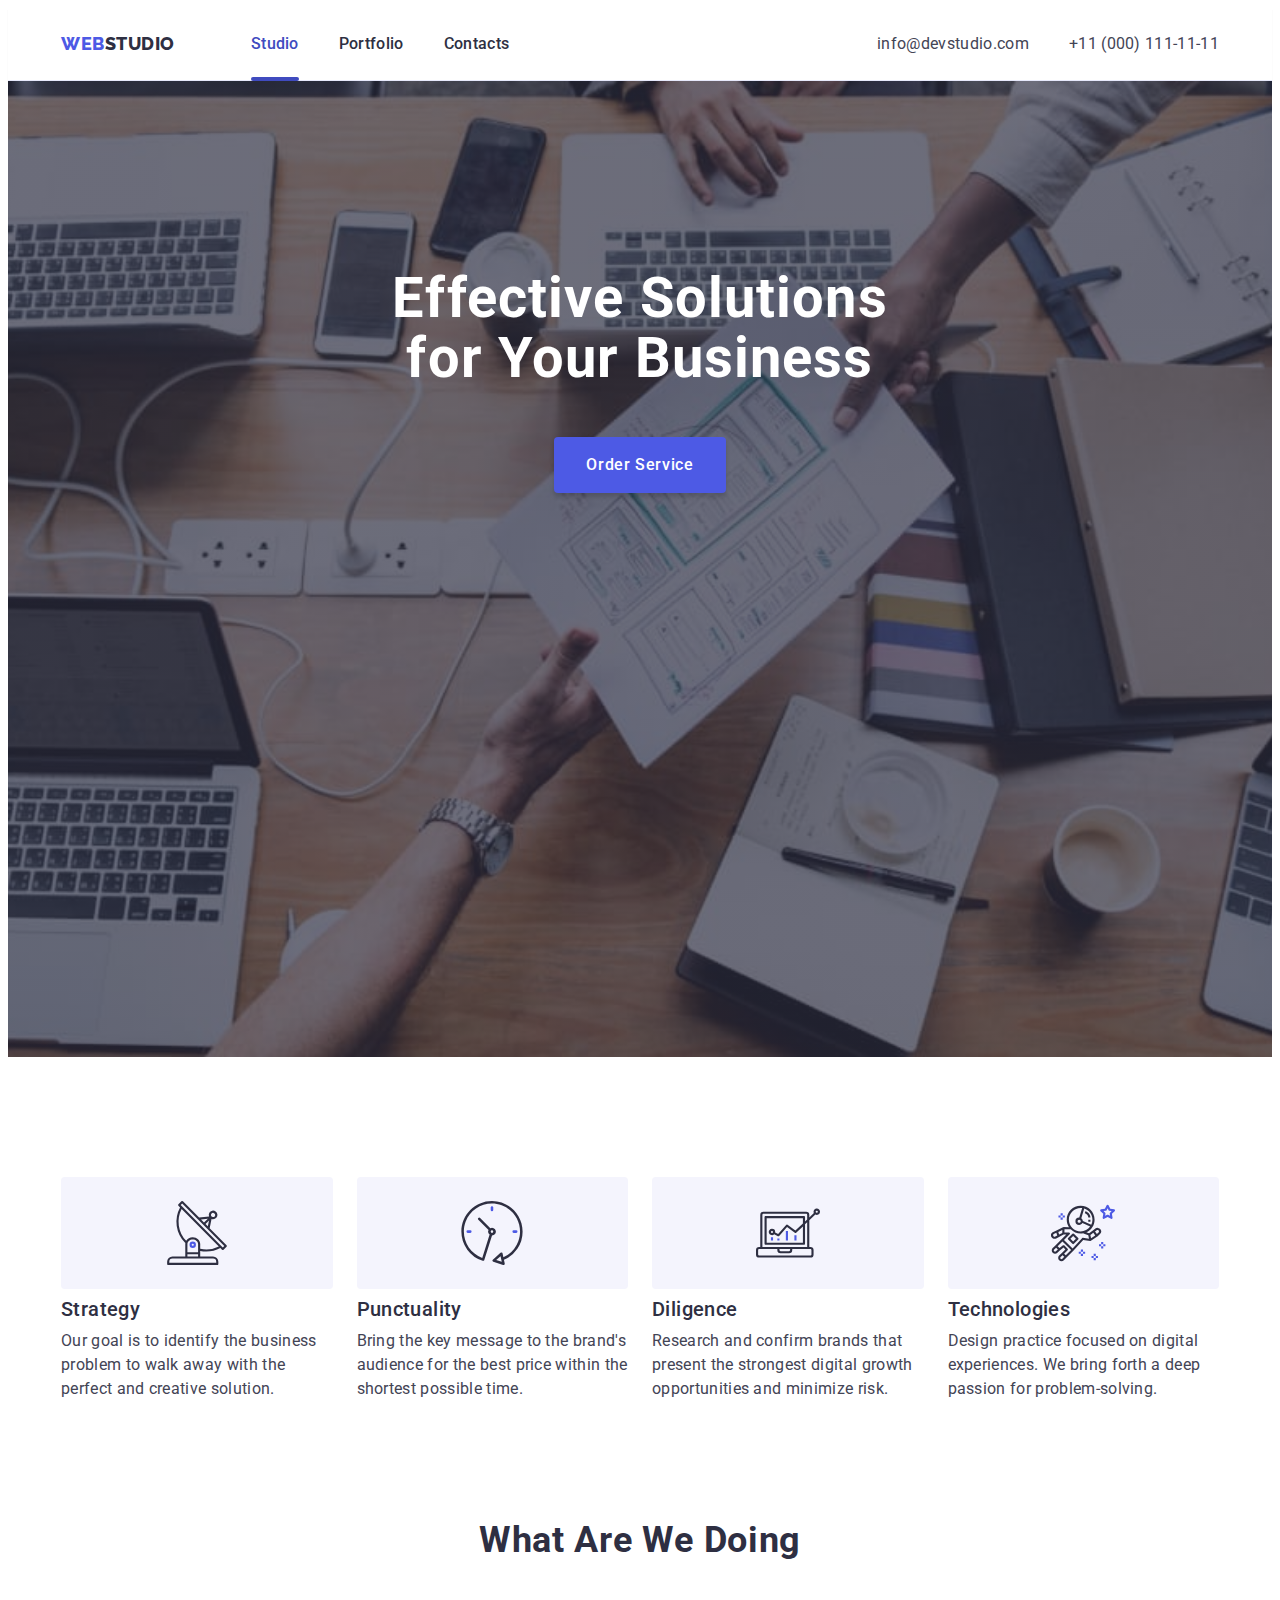
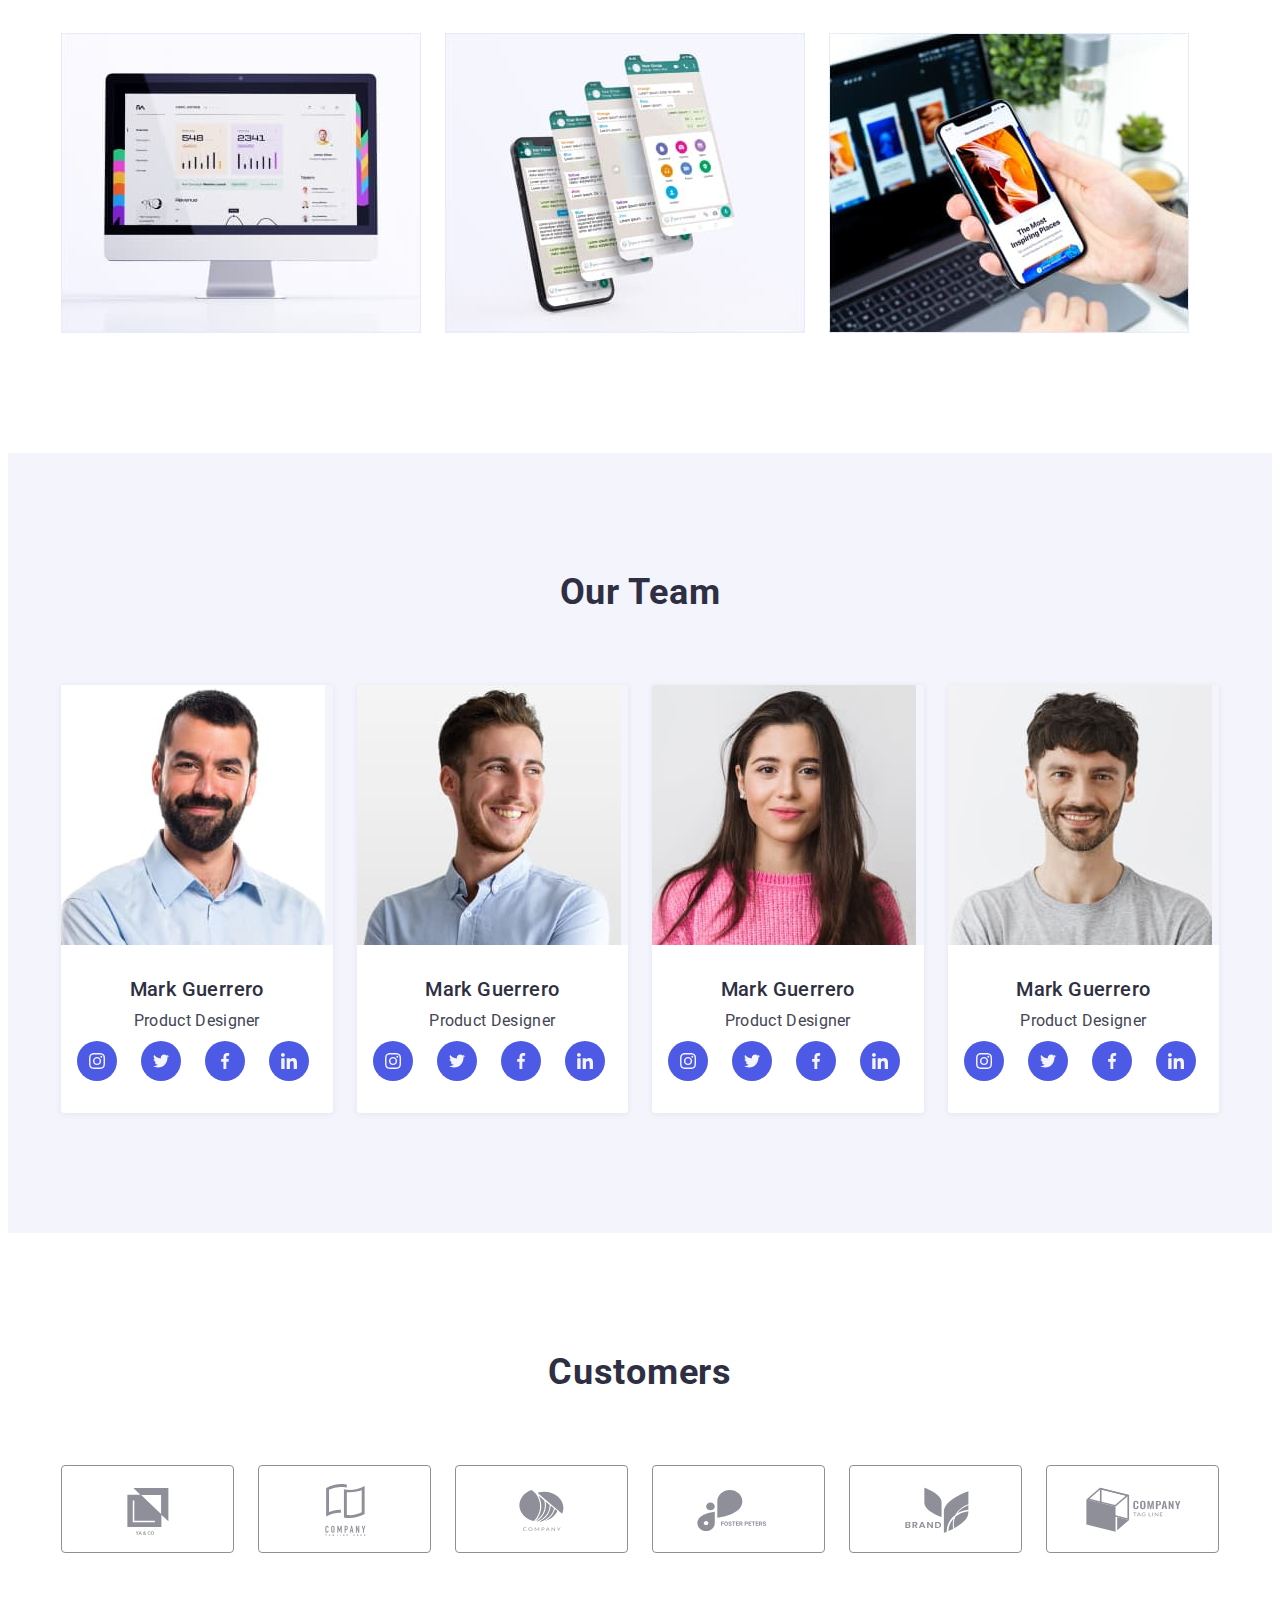
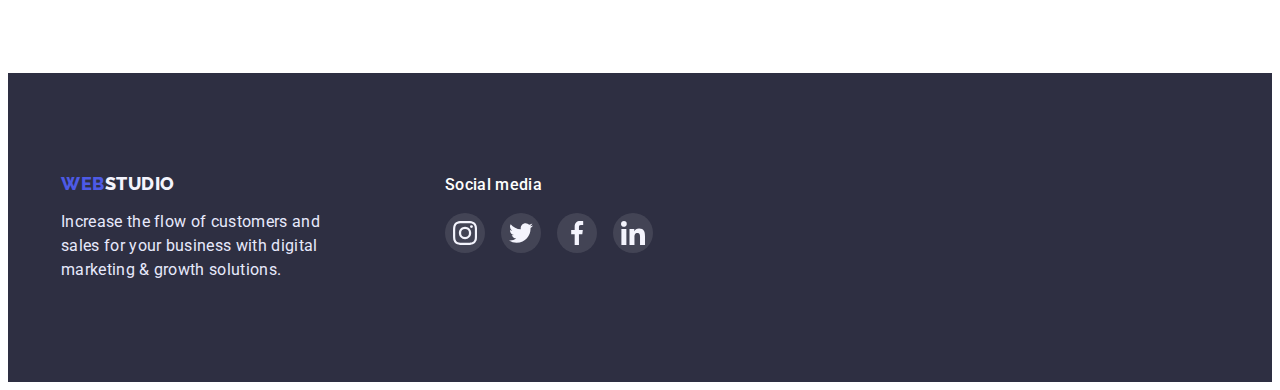
==== index.html @ 80b313bf "Initial commit" ====
<!DOCTYPE html>
<html lang="en">
  <head>
    <meta charset="UTF-8" />
    <meta http-equiv="X-UA-Compatible" content="IE=edge" />
    <meta name="viewport" content="width=device-width, initial-scale=1.0" />
    <title>WebStudio</title>
    <link
      rel="stylesheet"
      href="https://cdnjs.cloudflare.com/ajax/libs/modern-normalize/1.1.0/modern-normalize.min.css"
      integrity="sha512-wpPYUAdjBVSE4KJnH1VR1HeZfpl1ub8YT/NKx4PuQ5NmX2tKuGu6U/JRp5y+Y8XG2tV+wKQpNHVUX03MfMFn9Q=="
      crossorigin="anonymous"
      referrerpolicy="no-referrer"
    />
    <link rel="preconnect" href="https://fonts.googleapis.com" />
    <link rel="preconnect" href="https://fonts.gstatic.com" crossorigin />
    <link
      href="https://fonts.googleapis.com/css2?family=Raleway:wght@800&family=Roboto:wght@400;500;700;900&display=swap"
      rel="stylesheet"
    />
    <link rel="stylesheet" href="./css/styles.css" />
  </head>

  <body>
    <!-- Header -->
    <header class="header">
      <div class="container header-container">
        <nav class="nav-container">
          <a class="logo-link link" href="./index.html"
            >Web<span class="logo-element">Studio</span>
          </a>
          <ul class="nav-list list">
            <li>
              <a class="nav-link link current" href="./index.html">Studio</a>
            </li>
            <li>
              <a class="nav-link link" href="./portfolio.html">Portfolio</a>
            </li>
            <li><a class="nav-link link" href="">Contacts</a></li>
          </ul>
        </nav>
        <address class="adress">
          <ul class="address-list list">
            <li>
              <a class="link address-link" href="mailto:info@devstudio.com"
                >info@devstudio.com
              </a>
            </li>
            <li>
              <a class="link address-link" href="tel:+110001111111"
                >+11 (000) 111-11-11
              </a>
            </li>
          </ul>
        </address>
      </div>
    </header>

    <main>
      <!-- Hero -->

      <section class="hero-section">
        <div class="container">
          <h1 class="hero-caption">Effective Solutions for Your Business</h1>
          <button type="button" class="button hero-button" data-modal-open>
            Order Service
          </button>
        </div>
      </section>

      <!-- Our features -->

      <section class="section">
        <div class="container">
          <h2 class="section-caption visually-hidden">Our features</h2>
          <ul class="list">
            <li class="features-item">
              <h3 class="section-title">Strategy</h3>
              <p class="section-text">
                Our goal is to identify the business problem to walk away with
                the perfect and creative solution.
              </p>
            </li>
            <li class="features-item">
              <h3 class="section-title">Punctuality</h3>
              <p class="section-text">
                Bring the key message to the brand's audience for the best price
                within the shortest possible time.
              </p>
            </li>
            <li class="features-item">
              <h3 class="section-title">Diligence</h3>
              <p class="section-text">
                Research and confirm brands that present the strongest digital
                growth opportunities and minimize risk.
              </p>
            </li>
            <li class="features-item">
              <h3 class="section-title">Technologies</h3>
              <p class="section-text">
                Design practice focused on digital experiences. We bring forth a
                deep passion for problem-solving.
              </p>
            </li>
          </ul>
        </div>
      </section>

      <!-- What are we doing -->

      <section class="section work">
        <div class="container">
          <h2 class="section-caption">What are we doing</h2>
          <ul class="list">
            <li>
              <img
                class="img-attribute"
                src="./images/s3img1.jpg"
                alt="a computer with an open website"
                width="360"
                height="300"
              />
            </li>
            <li>
              <img
                class="img-attribute"
                src="./images/s3img2.jpg"
                alt="smartphone with open aplications"
                width="360"
                height="300"
              />
            </li>
            <li>
              <img
                class="img-attribute"
                src="./images/s3img3.jpg"
                alt="smartphone with laptop on background"
                width="360"
                height="300"
              />
            </li>
          </ul>
        </div>
      </section>

      <!-- Our Team -->

      <section class="section team">
        <div class="container">
          <h2 class="section-caption">Our team</h2>
          <ul class="list">
            <li class="team-card">
              <img
                class="img-attribute"
                src="./images/s4img1.jpg"
                alt="Mark Guerrero's photo"
                width="264"
                height="260"
              />
              <div class="team-member">
                <h3 class="section-title">Mark Guerrero</h3>
                <p class="section-text">Product Designer</p>
                <ul class="list">
                  <li>
                    <a class="social" href="">
                      <svg class="social-item">
                        <use href="./images/icons.svg#icon-instagram"></use>
                      </svg>
                    </a>
                  </li>
                  <li>
                    <a class="social" href="">
                      <svg class="social-item">
                        <use href="./images/icons.svg#icon-twitter"></use>
                      </svg>
                    </a>
                  </li>
                  <li>
                    <a class="social" href="">
                      <svg class="social-item">
                        <use href="./images/icons.svg#icon-facebook"></use>
                      </svg>
                    </a>
                  </li>
                  <li>
                    <a class="social" href="">
                      <svg class="social-item">
                        <use href="./images/icons.svg#icon-linkedin"></use>
                      </svg>
                    </a>
                  </li>
                </ul>
              </div>
            </li>
            <li class="team-card">
              <img
                class="img-attribute"
                src="./images/s4img2.jpg"
                alt="Tom Ford's photo"
                width="264"
                height="260"
              />
              <div class="team-member">
                <h3 class="section-title">Mark Guerrero</h3>
                <p class="section-text">Product Designer</p>
                <ul class="list">
                  <li>
                    <a class="social" href="">
                      <svg class="social-item">
                        <use href="./images/icons.svg#icon-instagram"></use>
                      </svg>
                    </a>
                  </li>
                  <li>
                    <a class="social" href="">
                      <svg class="social-item">
                        <use href="./images/icons.svg#icon-twitter"></use>
                      </svg>
                    </a>
                  </li>
                  <li>
                    <a class="social" href="">
                      <svg class="social-item">
                        <use href="./images/icons.svg#icon-facebook"></use>
                      </svg>
                    </a>
                  </li>
                  <li>
                    <a class="social" href="">
                      <svg class="social-item">
                        <use href="./images/icons.svg#icon-linkedin"></use>
                      </svg>
                    </a>
                  </li>
                </ul>
              </div>
            </li>
            <li class="team-card">
              <img
                class="img-attribute"
                src="./images/s4img3.jpg"
                alt="Camila Garcia's photo"
                width="264"
                height="260"
              />
              <div class="team-member">
                <h3 class="section-title">Mark Guerrero</h3>
                <p class="section-text">Product Designer</p>
                <ul class="list">
                  <li>
                    <a class="social" href="">
                      <svg class="social-item">
                        <use href="./images/icons.svg#icon-instagram"></use>
                      </svg>
                    </a>
                  </li>
                  <li>
                    <a class="social" href="">
                      <svg class="social-item">
                        <use href="./images/icons.svg#icon-twitter"></use>
                      </svg>
                    </a>
                  </li>
                  <li>
                    <a class="social" href="">
                      <svg class="social-item">
                        <use href="./images/icons.svg#icon-facebook"></use>
                      </svg>
                    </a>
                  </li>
                  <li>
                    <a class="social" href="">
                      <svg class="social-item">
                        <use href="./images/icons.svg#icon-linkedin"></use>
                      </svg>
                    </a>
                  </li>
                </ul>
              </div>
            </li>
            <li class="team-card">
              <img
                class="img-attribute"
                src="./images/s4img4.jpg"
                alt="Daniel Wilson's photo"
                width="264"
                height="260"
              />
              <div class="team-member">
                <h3 class="section-title">Mark Guerrero</h3>
                <p class="section-text">Product Designer</p>
                <ul class="list">
                  <li>
                    <a class="social" href="">
                      <svg class="social-item">
                        <use href="./images/icons.svg#icon-instagram"></use>
                      </svg>
                    </a>
                  </li>
                  <li>
                    <a class="social" href="">
                      <svg class="social-item">
                        <use href="./images/icons.svg#icon-twitter"></use>
                      </svg>
                    </a>
                  </li>
                  <li>
                    <a class="social" href="">
                      <svg class="social-item">
                        <use href="./images/icons.svg#icon-facebook"></use>
                      </svg>
                    </a>
                  </li>
                  <li>
                    <a class="social" href="">
                      <svg class="social-item">
                        <use href="./images/icons.svg#icon-linkedin"></use>
                      </svg>
                    </a>
                  </li>
                </ul>
              </div>
            </li>
          </ul>
        </div>
      </section>

      <!-- Customers -->

      <section class="section">
        <div class="container">
          <h2 class="section-caption">Customers</h2>
          <ul class="list">
            <li class="customers-item">
              <a class="company-card" href="">
                <svg class="company-item">
                  <use href="./images/icons.svg#icon-logo1"></use>
                </svg>
              </a>
            </li>
            <li class="customers-item">
              <a class="company-card" href="">
                <svg class="company-item">
                  <use href="./images/icons.svg#icon-logo2"></use>
                </svg>
              </a>
            </li>
            <li class="customers-item">
              <a class="company-card" href="">
                <svg class="company-item">
                  <use href="./images/icons.svg#icon-logo3"></use>
                </svg>
              </a>
            </li>
            <li class="customers-item">
              <a class="company-card" href="">
                <svg class="company-item">
                  <use href="./images/icons.svg#icon-logo4"></use>
                </svg>
              </a>
            </li>
            <li class="customers-item">
              <a class="company-card" href="">
                <svg class="company-item">
                  <use href="./images/icons.svg#icon-logo5"></use>
                </svg>
              </a>
            </li>
            <li class="customers-item">
              <a class="company-card" href="">
                <svg class="company-item">
                  <use href="./images/icons.svg#icon-logo6"></use>
                </svg>
              </a>
            </li>
          </ul>
        </div>
      </section>
    </main>

    <!-- Footer -->

    <footer class="footer">
      <div class="footer-navi container">
        <div class="footer-container">
          <a class="link footer-link" href="./index.html"
            >Web<span class="footer-element">Studio</span>
          </a>
          <p class="footer-text">
            Increase the flow of customers and sales for your business with
            digital marketing & growth solutions.
          </p>
        </div>
        <div>
          <p class="footer-caption">Social media</p>

          <ul class="social-list list">
            <li>
              <a class="social" href="">
                <svg class="social-item">
                  <use href="./images/icons.svg#icon-instagram"></use>
                </svg>
              </a>
            </li>
            <li>
              <a class="social" href="">
                <svg class="social-item">
                  <use href="./images/icons.svg#icon-twitter"></use>
                </svg>
              </a>
            </li>
            <li>
              <a class="social" href="">
                <svg class="social-item">
                  <use href="./images/icons.svg#icon-facebook"></use>
                </svg>
              </a>
            </li>
            <li>
              <a class="social" href="">
                <svg class="social-item">
                  <use href="./images/icons.svg#icon-linkedin"></use>
                </svg>
              </a>
            </li>
          </ul>
        </div>
      </div>
    </footer>

    <!-- Modal window -->

    <div class="backdrop is-hidden" data-modal>
      <div class="modal">
        <button class="close-button" data-modal-close>
          <svg class="modal-button">
            <use href="./images/icons.svg#icon-close-vector"></use>
          </svg>
        </button>
      </div>
    </div>

    <script src="./js/modal.js"></script>
  </body>
</html>
---- css/styles.css ----
:root {
  --iris-brand-color: #4d5ae5;
  --ocean-pressed-color: #404bbf;
  --navyblue-dark-color: #2e2f42;
  --green-success-color: #31d0aa;
  --slate-text-color: #434455;
  --lightslate-subtle-color: #8e8f99;
  --cornflower-accent-color: #e7e9fc;
  --cloud-light-color: #f4f4fd;
  --navyblue-modal-color: rgba(46, 47, 66, 0.4);
  --grey-hero-color: rgba(46, 47, 66, 0.7);
  --main-color: #fff;
  --dairy-modal-color: #fcfcfc;
  --font-weight-caption: 700;
  --font-size-caption: 36px;
  --font-weight-title: 500;
  --font-size-title: 20px;
  --animation-delay: 250ms;
  --animation-func: cubic-bezier(0.4, 0, 0.2, 1);
}

/* --- Common styles --- */

body {
  background-color: var(--main-color);
  font-size: 16px;
  font-family: "Roboto", sans-serif;
  line-height: 1.5;
  color: var(--slate-text-color);
  letter-spacing: 0.02em;
}

h1,
h2,
h3,
h4,
h5,
h6,
p,
ul {
  margin: 0;
}

.visually-hidden {
  position: absolute;
  overflow: hidden;
  clip: rect(0 0 0 0);
  clip-path: inset(100%);
  width: 1px;
  height: 1px;
  margin: -1px;
  padding: 0;
  border: 0;
  white-space: nowrap;
}

.link {
  text-decoration: none;
}

.list {
  display: flex;
  gap: 24px;
  margin: 0;
  padding: 0;
  list-style: none;
}

.section {
  padding-top: 120px;
  padding-bottom: 120px;
}

.section-caption {
  margin-bottom: 72px;
  font-size: var(--font-size-caption);
  font-weight: var(--font-weight-caption);
  line-height: 1.11;
  color: var(--navyblue-dark-color);
  text-align: center;
  text-transform: capitalize;
  letter-spacing: 0.02em;
}

.section-title {
  font-size: var(--font-size-title);
  font-weight: var(--font-weight-title);
  line-height: 1.2;
  color: var(--navyblue-dark-color);
  letter-spacing: 0.02em;
}

.section-text {
  font-size: 16px;
  line-height: 1.5;
  color: var(--slate-text-color);
  letter-spacing: 0.02em;
}

.button {
  background-color: var(--iris-brand-color);
  cursor: pointer;
  border: none;
  border-radius: 4px;
  font-size: 16px;
  font-family: inherit;
  font-weight: var(--font-weight-title);
  line-height: 1.5;
  color: var(--main-color);
  letter-spacing: 0.04em;
  transition: background-color var(--animation-delay) var(--animation-func);
}

.button:hover {
  background-color: var(--ocean-pressed-color);
}

.img-attribute {
  display: block;
  max-width: 100%;
  height: auto;
}

.container {
  width: 1158px;
  margin: 0 auto;
  padding: 0 15px;
}

/* ---------- Header ---------- */

.header {
  box-shadow: 0px 2px 1px rgba(46, 47, 66, 0.08);
  border-bottom: 1px solid var(--cornflower-accent-color);
}

.container.header-container {
  display: flex;
  align-items: center;
}

.nav-container {
  display: flex;
  align-items: center;
}

.logo-link {
  padding-top: 24px;
  padding-bottom: 24px;
  font-size: 18px;
  font-family: "Raleway", sans-serif;
  font-weight: 800;
  line-height: 1.17;
  color: var(--iris-brand-color);
  text-transform: uppercase;
  letter-spacing: 0.03em;
}

.logo-element {
  color: var(--navyblue-dark-color);
}

.nav-list {
  gap: 40px;
  margin-left: 76px;
}

.nav-link {
  display: block;
  position: relative;
  padding-top: 24px;
  padding-bottom: 24px;
  font-size: 16px;
  font-weight: var(--font-weight-title);
  line-height: 1.5;
  color: var(--navyblue-dark-color);
  letter-spacing: 0.02em;
  transition: color var(--animation-delay) var(--animation-func);
}

/* IMHO from the User Experience point of view it makes no sense 
to underline an element on hover if the underline indicates the current page */

/* .nav-link::after {
  content: "";
  display: block;
  position: absolute;
  bottom: -1px;
  left: 0;
  width: 100%;
  height: 4px;
  background-color: var(--ocean-pressed-color);
  border-radius: 2px;
  opacity: 0;
  transition: background-color var(--animation-delay) var(--animation-func),
    opacity var(--animation-delay) var(--animation-func);
}

.nav-link:hover::after {
  opacity: 1;
} */

.nav-link.current,
.nav-link:hover,
.nav-link:focus {
  color: var(--ocean-pressed-color);
}

.current::after {
  content: "";
  display: block;
  position: absolute;
  bottom: -1px;
  left: 0;
  width: 100%;
  height: 4px;
  background-color: var(--ocean-pressed-color);
  border-radius: 2px;
  opacity: 1;
}

.adress {
  margin-left: auto;
  font-style: normal;
}

.address-list {
  gap: 40px;
}

.address-link {
  padding-top: 24px;
  padding-bottom: 24px;
  color: var(--slate-text-color);
  transition: color var(--animation-delay) var(--animation-func);
}

.address-link:hover,
.address-link:focus {
  color: var(--ocean-pressed-color);
}

/* --- Hero section ---  */
.hero-section {
  max-width: 1440px;
  min-height: 600px;
  margin-right: auto;
  margin-left: auto;
  padding-top: 188px;
  padding-bottom: 188px;
  background-color: var(--navyblue-dark-color);
  background-image: linear-gradient(
      var(--grey-hero-color),
      var(--grey-hero-color)
    ),
    url(../images/people-office.jpg);
  background-size: cover;
  background-repeat: no-repeat;
  background-position: center;
  text-align: center;
}

.hero-caption {
  max-width: 496px;
  margin: 0 auto 48px;
  font-size: 56px;
  font-weight: var(--font-weight-caption);
  line-height: 1.07;
  color: var(--main-color);
  letter-spacing: 0.02em;
}

.hero-button {
  box-shadow: 0px 4px 4px rgba(0, 0, 0, 0.15);
  padding: 16px 32px;
}

/* --- Our features section --- */

.features-item {
  flex-basis: calc((100% - 3 * 24px) / 4);
}

.features-item::before {
  content: "";
  display: block;
  height: 112px;
  margin-bottom: 8px;
  background: var(--cloud-light-color);
  background-repeat: no-repeat;
  background-position: center;
  background-size: 64px 64px;
  border-radius: 4px;
}

.features-item:nth-child(1)::before {
  background-image: url(../images/antenna.svg);
}

.features-item:nth-child(2)::before {
  background-image: url(../images/clock.svg);
}

.features-item:nth-child(3)::before {
  background-image: url(../images/diagram.svg);
}

.features-item:nth-child(4)::before {
  background-image: url(../images/astronaut.svg);
}

.features-item .section-title {
  margin-bottom: 8px;
}

/* --- What are we doing section --- */

.work {
  padding-top: 0;
}

/* --- Our Team Section--- */

.team .section-title,
.team .section-text {
  margin-bottom: 8px;
  text-align: center;
}

.team {
  background-color: var(--cloud-light-color);
}

.team-card {
  box-shadow: 0px 1px 6px rgba(46, 47, 66, 0.08);
  flex-basis: calc((100% - 3 * 24px) / 4);
  border-radius: 0px 0px 4px 4px;
}

.team-member {
  padding: 32px 16px;
  background-color: var(--main-color);
  border-radius: 0px 0px 4px 4px;
}

.social {
  display: flex;
  justify-content: center;
  align-items: center;
  width: 40px;
  height: 40px;
  background-color: var(--iris-brand-color);
  border-radius: 50%;
  color: var(--cloud-light-color);
  transition: background-color var(--animation-delay) var(--animation-func);
}

.social-item {
  fill: currentColor;
  width: 16px;
  height: 16px;
}

.social:hover,
.social:focus,
.social:active {
  background-color: var(--ocean-pressed-color);
}

/* --- Customers --- */

.customers-item {
  display: inherit;
  flex-basis: calc((100% - 5 * 24px) / 6);
  height: 88px;
}

.company-card {
  display: inherit;
  justify-content: center;
  align-items: center;
  width: 100%;
  border: 1px solid;
  border-radius: 4px;
  color: var(--lightslate-subtle-color);
  transition: color var(--animation-delay) var(--animation-func);
}

.company-item {
  fill: currentColor;
  width: 104px;
  height: 56px;
}

.company-card:hover,
.company-card:focus,
.company-card:active {
  color: var(--ocean-pressed-color);
}

/* --- Footer --- */

.footer {
  padding-top: 100px;
  padding-bottom: 100px;
  background-color: var(--navyblue-dark-color);
}

.footer-container {
  width: 264px;
  margin-right: 120px;
}

.footer-link {
  display: inline-block;
  margin-bottom: 16px;
  font-size: 18px;
  font-family: "Raleway", sans-serif;
  font-weight: 800;
  line-height: 1.17;
  color: var(--iris-brand-color);
  text-transform: uppercase;
  letter-spacing: 0.03em;
}

.footer-element {
  color: var(--cloud-light-color);
}

.footer-text {
  color: var(--cornflower-accent-color);
}

.footer-navi {
  display: flex;
}

.footer-caption {
  margin-bottom: 16px;
  font-size: 16px;
  font-weight: var(--font-weight-title);
  line-height: 1.5;
  color: var(--main-color);
  letter-spacing: 0.02em;
}

.footer-navi .social-list {
  gap: 16px;
}

.footer-navi .social {
  background-color: rgba(255, 255, 255, 0.1);
}

.footer-navi .social-item {
  width: 24px;
  height: 24px;
}

.footer-navi .social:hover,
.footer-navi .social:focus,
.footer-navi .social:active {
  background-color: var(--green-success-color);
}

/* --- Portfolio page --- */

.examples {
  padding-top: 96px;
}

.examples .button {
  padding: 12px 24px;
  background-color: var(--cloud-light-color);
  border: 1px solid var(--cornflower-accent-color);
  color: var(--iris-brand-color);
  transition: background-color var(--animation-delay) var(--animation-func),
    color var(--animation-delay) var(--animation-func),
    border var(--animation-delay) var(--animation-func),
    box-shadow var(--animation-delay) var(--animation-func);
}

.examples .button:hover,
.examples .button:focus {
  box-shadow: 0px 3px 1px rgba(0, 0, 0, 0.1), 0px 2px 1px rgba(0, 0, 0, 0.08);
  background-color: var(--ocean-pressed-color);
  border: 1px solid var(--ocean-pressed-color);
  border-radius: 4px;
  color: var(--main-color);
}

.button-list {
  justify-content: center;
  margin: 0 auto 72px;
}

.examples-list {
  flex-wrap: wrap;
  gap: 48px 24px;
}

.examples-list .section-title {
  margin-bottom: 8px;
}

.example-item {
  flex-basis: calc((100% - 2 * 24px) / 3);
}

.example-link {
  display: block;
  transition: box-shadow var(--animation-delay) var(--animation-func);
}

.example-wrapper {
  position: relative;
  overflow: hidden;
}

.example-overlay {
  display: block;
  position: absolute;
  top: 0;
  left: 0;
  transform: translateY(100%);
  width: 100%;
  height: 100%;
  padding: 40px 32px;
  transition: transform var(--animation-delay) var(--animation-func);
  background-color: var(--iris-brand-color);
}

.example-text {
  display: block;

  color: var(--cloud-light-color);
}

.example-card {
  padding: 32px 16px;
  border: 1px solid var(--cornflower-accent-color);
  border-top: none;
}

.example-link:hover,
.example-link:focus,
.example-link:active {
  box-shadow: 0px 1px 6px rgba(46, 47, 66, 0.08);
}

.example-link:hover .example-overlay,
.example-link:focus .example-overlay,
.example-link:active .example-overlay {
  transform: translateY(0);
}

/* --- Modal window ---  */

.backdrop {
  position: fixed;
  top: 0;
  left: 0;
  width: 100vw;
  height: 100vh;
  background-color: var(--navyblue-modal-color);
}

.modal {
  box-shadow: 0px 1px 1px rgba(0, 0, 0, 0.14), 0px 1px 3px rgba(0, 0, 0, 0.12);
  position: absolute;
  top: 50%;
  left: 50%;
  transform: translate(-50%, -50%);
  width: 408px;
  min-height: 576px;
  background: var(--dairy-modal-color);
  border-radius: 4px;
  opacity: 1;
  scale: 1;
  transition: scale var(--animation-delay) var(--animation-func),
    opacity var(--animation-delay) var(--animation-func);
}

.close-button {
  display: inline-flex;
  justify-content: center;
  align-items: center;
  position: absolute;
  top: 24px;
  right: 24px;
  width: 24px;
  height: 24px;
  background-color: var(--cornflower-accent-color);
  cursor: pointer;
  border: 1px solid rgba(0, 0, 0, 0.1);
  border-radius: 50%;
  color: var(--navyblue-dark-color);
  transition: background-color var(--animation-delay) var(--animation-func),
    color var(--animation-delay) var(--animation-func);
}

.modal-button {
  fill: currentColor;
  width: 8px;
  height: 8px;
}

.close-button:hover {
  background-color: var(--ocean-pressed-color);
  color: var(--main-color);
}

.is-hidden {
  pointer-events: none;
  visibility: hidden;
  opacity: 0;
}

.is-hidden .modal {
  opacity: 0;
  scale: 0;
}
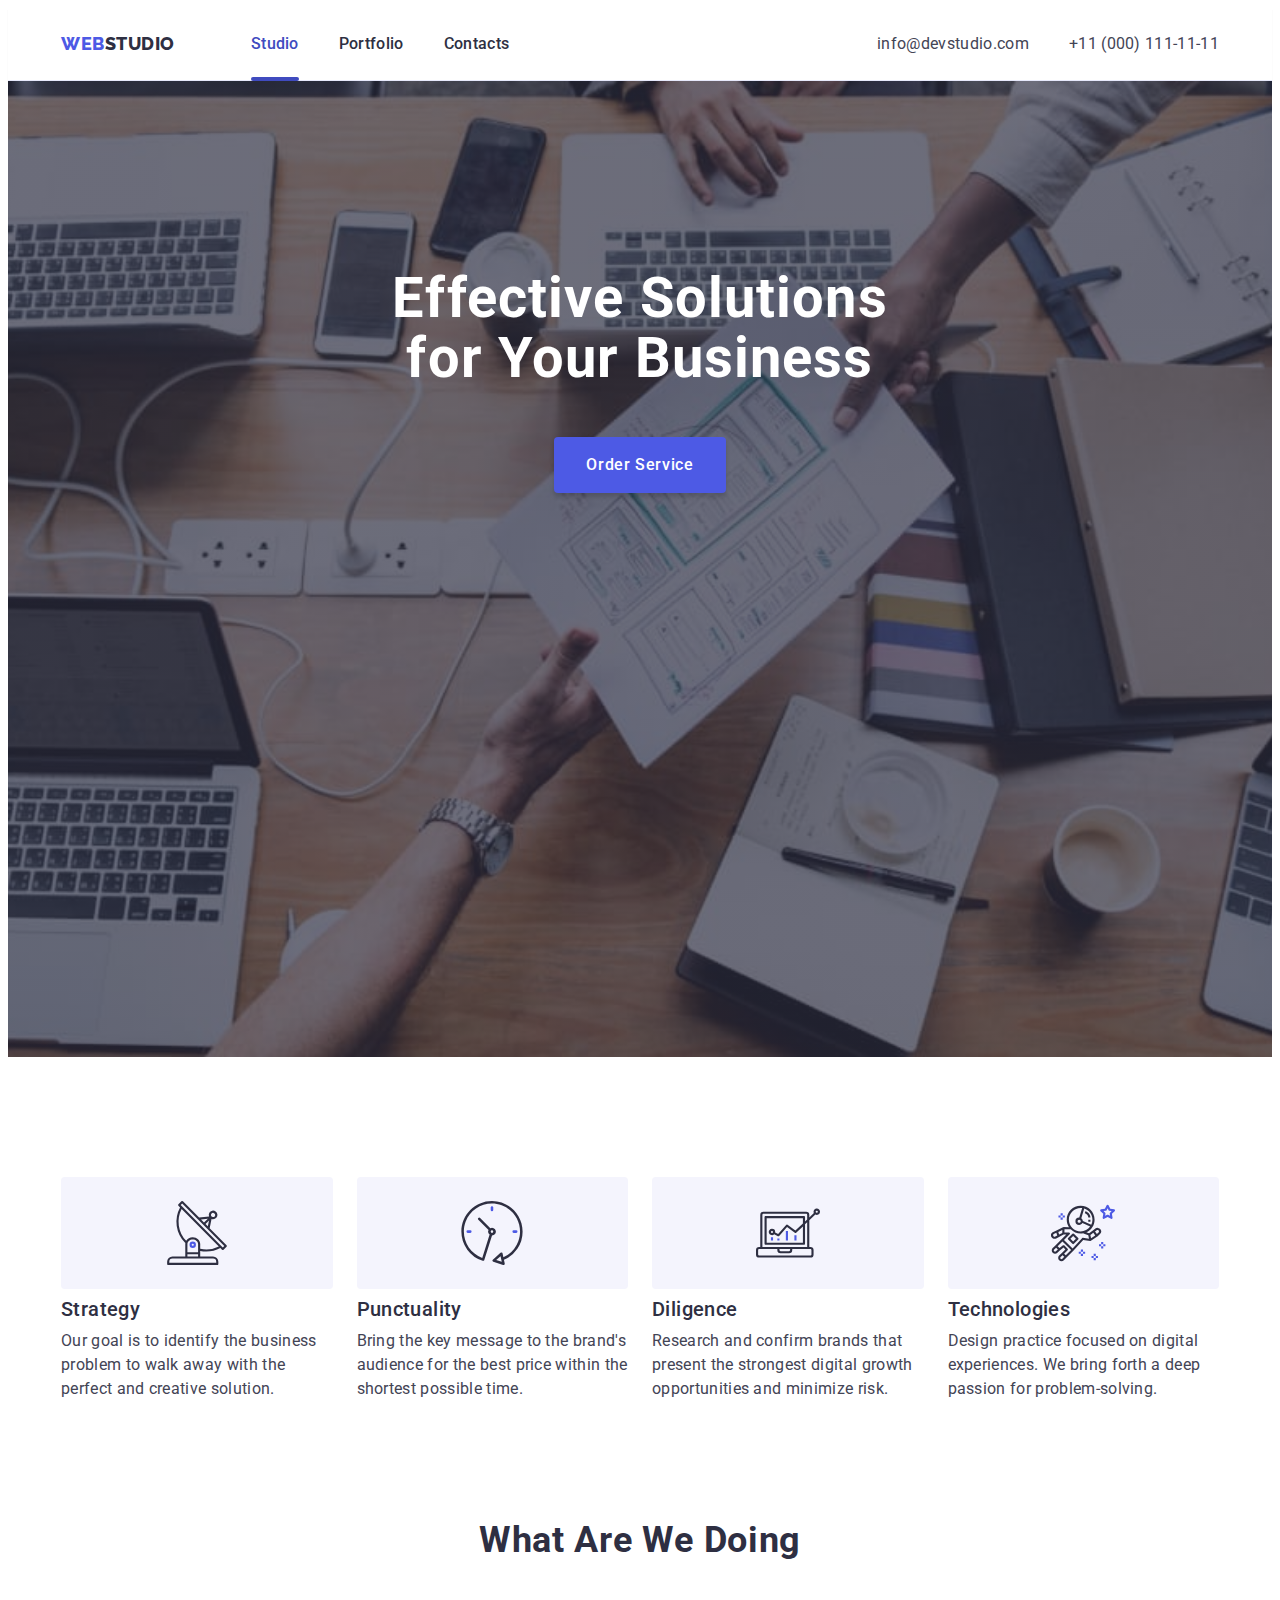
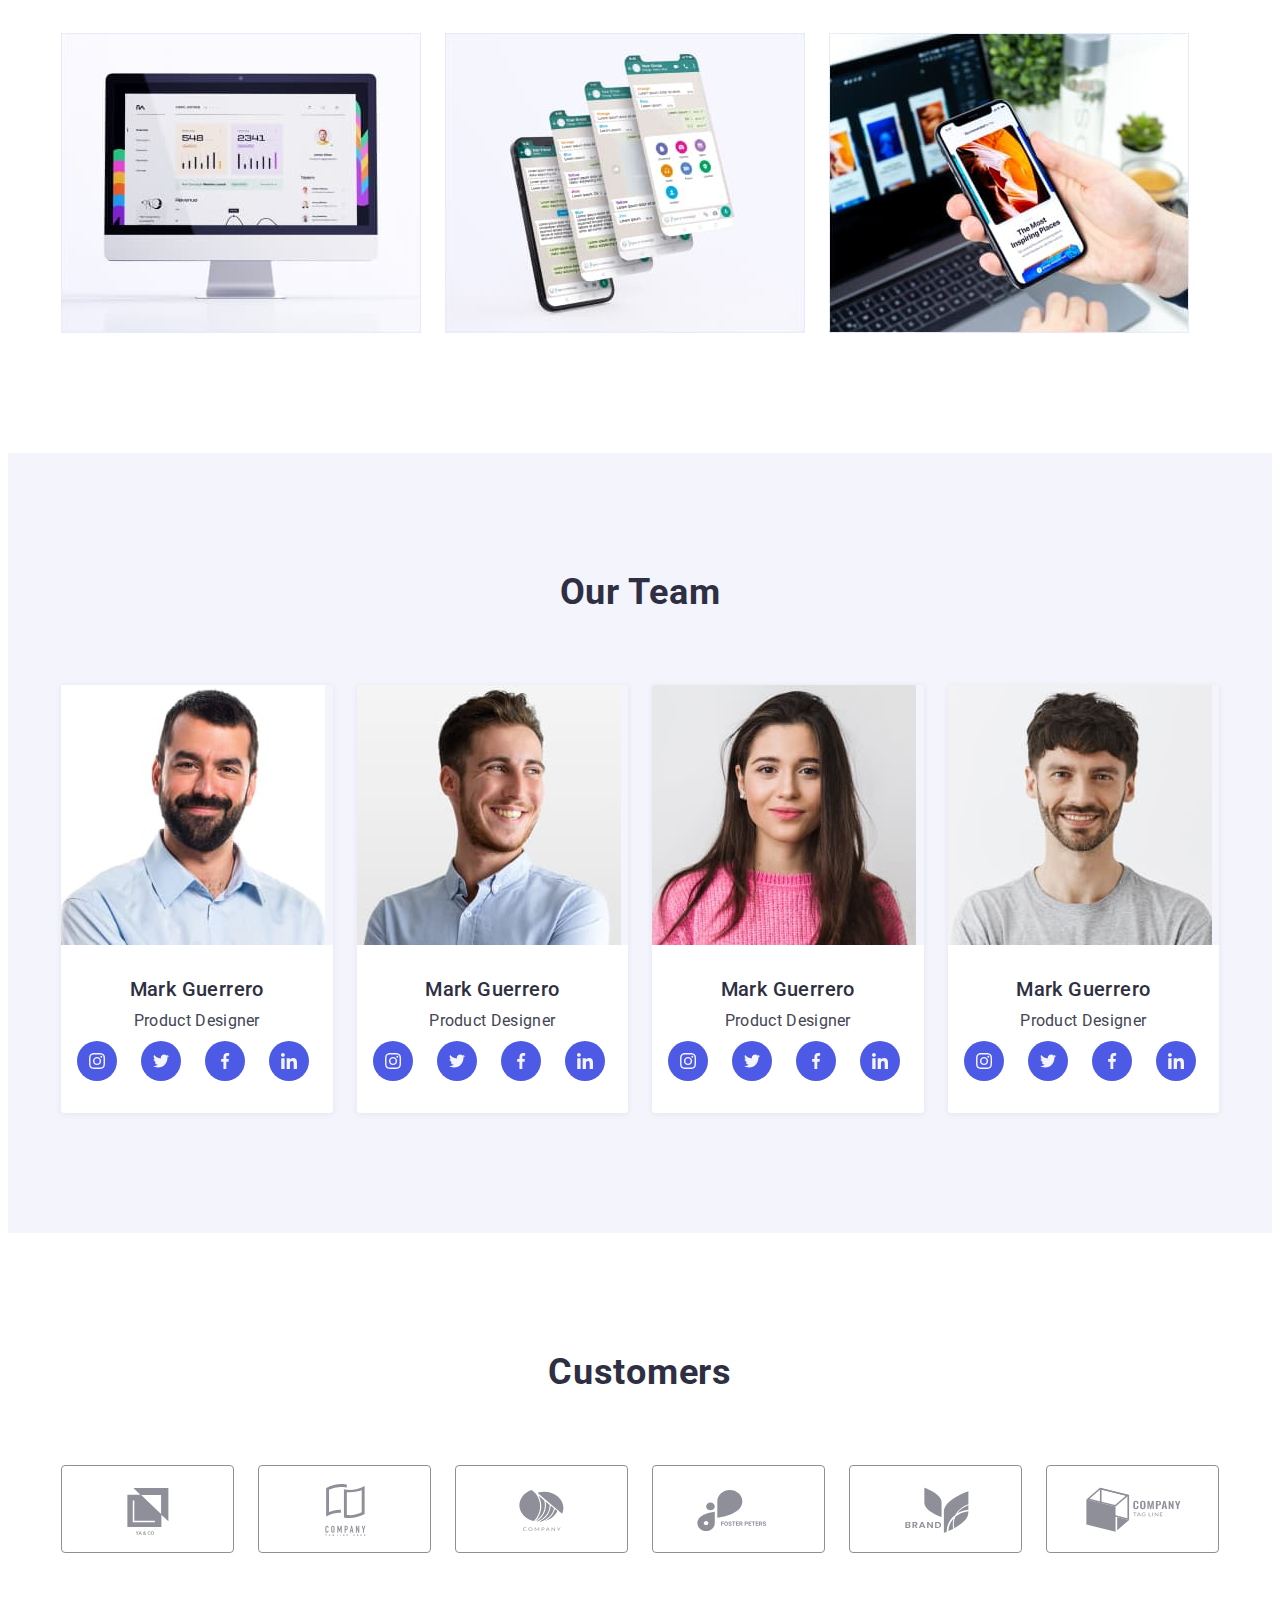
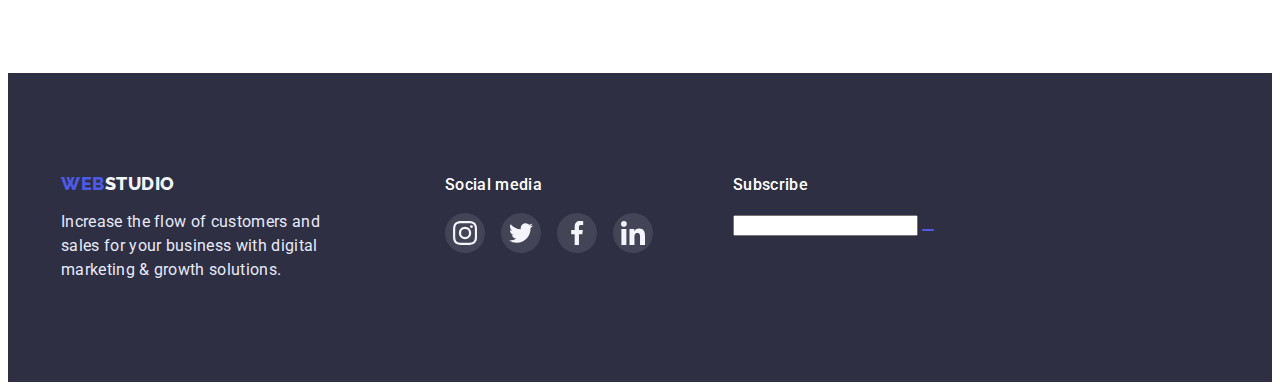
==== commit 2be544c1: "footer subscribe form adding" ====
--- a/index.html
+++ b/index.html
@@ -391,7 +391,7 @@
             digital marketing & growth solutions.
           </p>
         </div>
-        <div>
+        <div class="social-media">
           <p class="footer-caption">Social media</p>
 
           <ul class="social-list list">
@@ -424,6 +424,15 @@
               </a>
             </li>
           </ul>
+        </div>
+        <div class="subscribe">
+          <p class="footer-caption">Subscribe</p>
+          <form class="footer-subscribe">
+            <label for="" class="subscribe-label">
+              <input type="email" class="subscribe-input" />
+              <button class="button"></button>
+            </label>
+          </form>
         </div>
       </div>
     </footer>
--- a/css/styles.css
+++ b/css/styles.css
@@ -463,6 +463,10 @@
   background-color: var(--green-success-color);
 }
 
+.social-media {
+  margin-right: 80px;
+}
+
 /* --- Portfolio page --- */
 
 .examples {
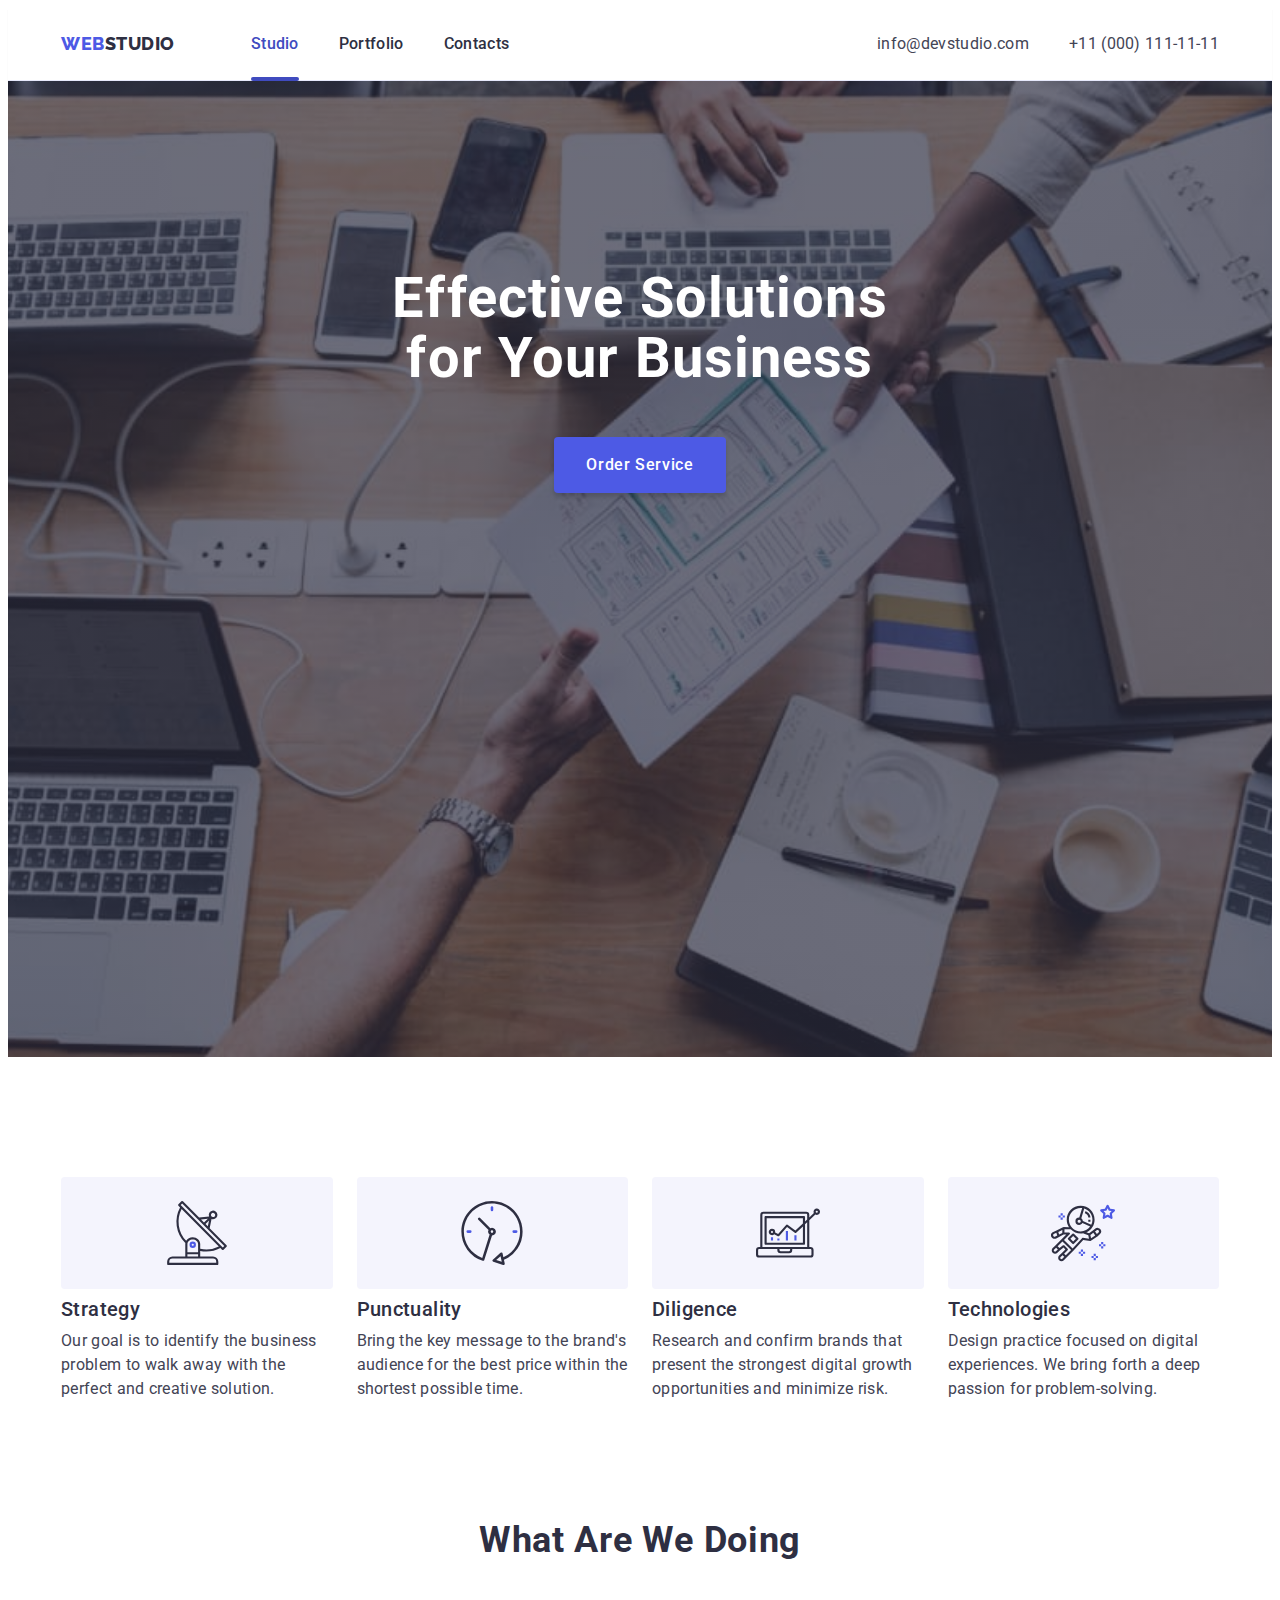
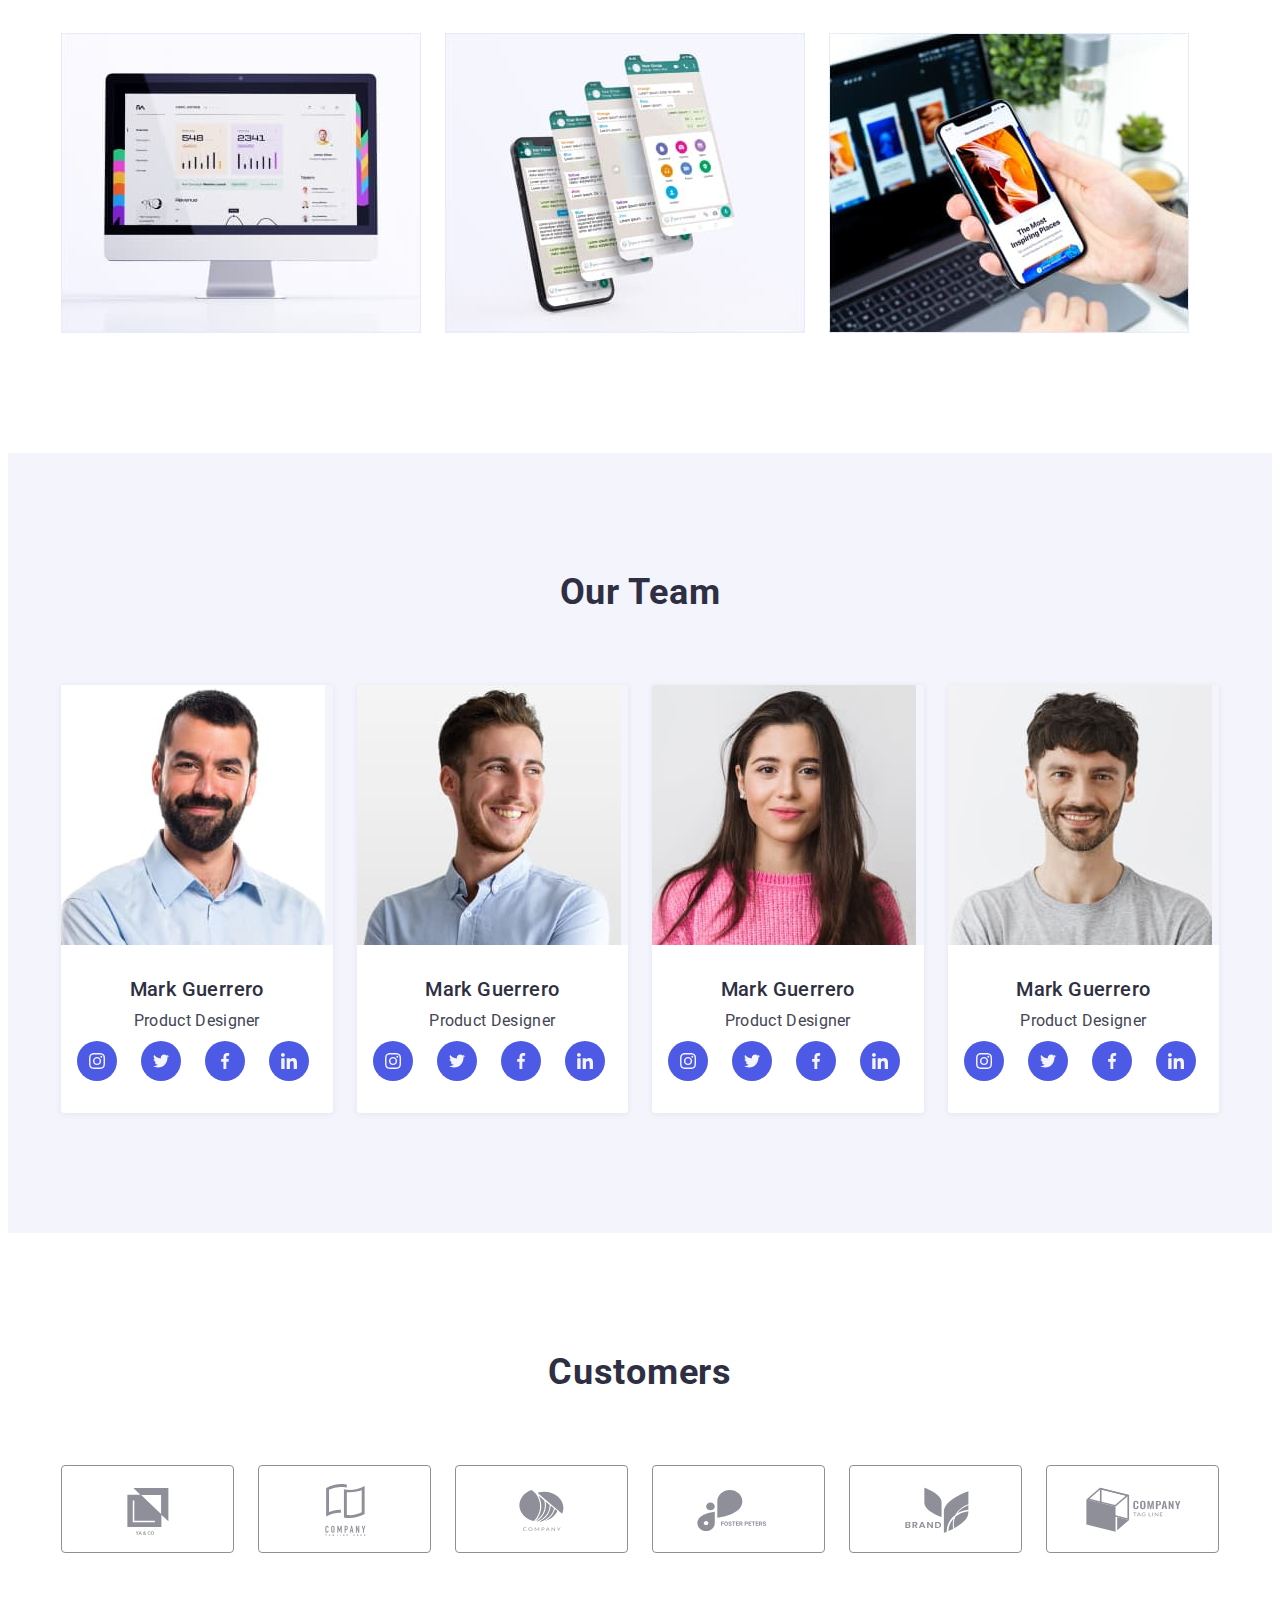
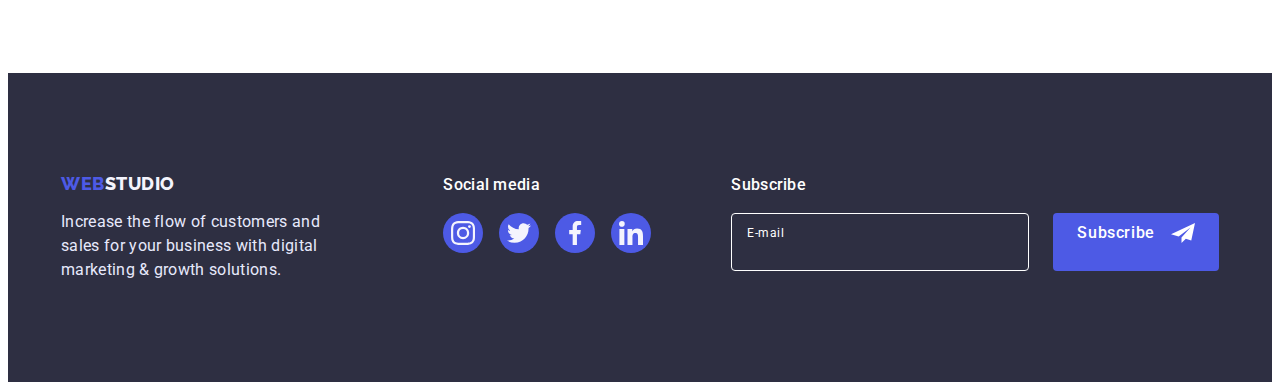
==== commit 536a6d77: "prerelease of hw6" ====
--- a/index.html
+++ b/index.html
@@ -62,7 +62,7 @@
       <section class="hero-section">
         <div class="container">
           <h1 class="hero-caption">Effective Solutions for Your Business</h1>
-          <button type="button" class="button hero-button" data-modal-open>
+          <button type="button" class="button main-button" data-modal-open>
             Order Service
           </button>
         </div>
@@ -428,10 +428,23 @@
         <div class="subscribe">
           <p class="footer-caption">Subscribe</p>
           <form class="footer-subscribe">
-            <label for="" class="subscribe-label">
-              <input type="email" class="subscribe-input" />
-              <button class="button"></button>
-            </label>
+            <input
+              type="email"
+              class="subscribe-input"
+              id="user-email"
+              placeholder=" "
+              name="subscribe"
+            />
+
+            <label for="user-email" class="subscribe-label">E-mail</label>
+            <button type="submit" class="subscribe-button button">
+              Subscribe
+              <span>
+                <svg class="icon-send">
+                  <use href="./images/icons.svg#icon-send"></use>
+                </svg>
+              </span>
+            </button>
           </form>
         </div>
       </div>
@@ -446,6 +459,59 @@
             <use href="./images/icons.svg#icon-close-vector"></use>
           </svg>
         </button>
+        <b class="modal-title">Leave your contacts and we will call you back</b>
+        <form>
+          <div class="modal-box">
+            <label class="modal-label modal-text"
+              >Name
+              <input class="modal-input modal-text" type="text" name="name" />
+              <svg class="modal-item">
+                <use href="./images/icons.svg#icon-person"></use>
+              </svg>
+            </label>
+          </div>
+          <div class="modal-box">
+            <label class="modal-label modal-text"
+              >Phone
+              <input class="modal-input modal-text" type="tel" name="phone" />
+              <svg class="modal-item">
+                <use href="./images/icons.svg#icon-phone"></use>
+              </svg>
+            </label>
+          </div>
+          <div class="modal-box">
+            <label class="modal-label modal-text"
+              >Email
+              <input class="modal-input modal-text" type="email" name="email" />
+              <svg class="modal-item">
+                <use href="./images/icons.svg#icon-email"></use>
+              </svg>
+            </label>
+          </div>
+          <div class="modal-box">
+            <label class="modal-label modal-text"
+              >Comment
+              <textarea
+                class="modal-comment modal-text"
+                name="comment"
+                placeholder="Text input"
+                name="comment"
+              ></textarea>
+            </label>
+          </div>
+          <div class="modal-agreement">
+            <label class="checkbox-field modal-text">
+              <input class="checkbox" type="checkbox" name="checkbox" />
+              <svg class="checkbox-img">
+                <use href="./images/icons.svg#icon-click"></use>
+              </svg>
+              <span class="checkbox-item"></span>
+              I accept the terms and conditions of the&nbsp;
+              <a href="">Privacy Policy</a>
+            </label>
+          </div>
+          <button type="submit" class="button main-button">Subscribe</button>
+        </form>
       </div>
     </div>
 
--- a/css/styles.css
+++ b/css/styles.css
@@ -115,6 +115,13 @@
   background-color: var(--ocean-pressed-color);
 }
 
+.main-button {
+  display: block;
+  margin: 0 auto;
+  padding: 16px 32px;
+  box-shadow: 0px 4px 4px rgba(0, 0, 0, 0.15);
+}
+
 .img-attribute {
   display: block;
   max-width: 100%;
@@ -270,11 +277,6 @@
   letter-spacing: 0.02em;
 }
 
-.hero-button {
-  box-shadow: 0px 4px 4px rgba(0, 0, 0, 0.15);
-  padding: 16px 32px;
-}
-
 /* --- Our features section --- */
 
 .features-item {
@@ -433,6 +435,7 @@
 
 .footer-navi {
   display: flex;
+  justify-content: space-between;
 }
 
 .footer-caption {
@@ -449,7 +452,7 @@
 }
 
 .footer-navi .social {
-  background-color: rgba(255, 255, 255, 0.1);
+  background-color: var(--iris-brand-color);
 }
 
 .footer-navi .social-item {
@@ -465,6 +468,60 @@
 
 .social-media {
   margin-right: 80px;
+}
+
+.footer-subscribe {
+  position: relative;
+  display: flex;
+  gap: 24px;
+}
+
+.subscribe-label {
+  position: absolute;
+  left: 16px;
+  top: 8px;
+  font-size: 12px;
+  line-height: 2;
+  letter-spacing: 0.04em;
+  color: var(--main-color);
+}
+
+.subscribe-input {
+  padding: 8px 16px;
+  width: 264px;
+  height: 40px;
+  font-size: 12px;
+  line-height: 2;
+  letter-spacing: 0.04em;
+  color: var(--main-color);
+  border: 1px solid var(--main-color);
+  border-radius: 4px;
+  background-color: transparent;
+}
+
+.subscribe-input:not(:placeholder-shown) + .subscribe-label {
+  overflow: hidden;
+  clip: rect(0 0 0 0);
+  clip-path: inset(100%);
+  width: 1px;
+  height: 1px;
+  margin: -1px;
+  padding: 0;
+  border: 0;
+  white-space: nowrap;
+}
+
+.subscribe-button {
+  display: inherit;
+  gap: 16px;
+  padding: 8px 24px;
+}
+
+.icon-send {
+  display: block;
+  height: 24px;
+  width: 24px;
+  fill: var(--main-color);
 }
 
 /* --- Portfolio page --- */
@@ -577,7 +634,8 @@
   transform: translate(-50%, -50%);
   width: 408px;
   min-height: 576px;
-  background: var(--dairy-modal-color);
+  padding: 72px 24px 24px;
+  background-color: var(--dairy-modal-color);
   border-radius: 4px;
   opacity: 1;
   scale: 1;
@@ -624,3 +682,140 @@
   opacity: 0;
   scale: 0;
 }
+
+.modal-title {
+  display: block;
+  margin-bottom: 16px;
+  font-weight: 500;
+  font-size: 16px;
+  line-height: 1.5;
+  text-align: center;
+  letter-spacing: 0.02em;
+  color: var(--navyblue-dark-color);
+}
+
+.modal-box {
+  position: relative;
+  margin-bottom: 8px;
+}
+
+.modal-label {
+  display: flex;
+  flex-direction: column;
+  gap: 4px;
+}
+
+.modal-text {
+  font-size: 12px;
+  line-height: 1.17;
+  letter-spacing: 0.04em;
+  color: var(--lightslate-subtle-color);
+}
+
+.modal-input {
+  /* width: 360px; */
+  height: 40px;
+  padding-left: 38px;
+  color: var(--navyblue-dark-color);
+  background-color: var(--dairy-modal-color);
+  border: 1px solid var(--navyblue-modal-color);
+  border-radius: 4px;
+  transition: border-color var(--animation-delay) var(--animation-func);
+}
+
+.modal-item {
+  position: absolute;
+  top: 26px;
+  left: 16px;
+  display: block;
+  fill: var(--navyblue-dark-color);
+  width: 18px;
+  height: 24px;
+  transition: fill var(--animation-delay) var(--animation-func);
+}
+
+.modal-comment {
+  resize: none;
+  width: 100%;
+  min-height: 120px;
+  padding: 8px 16px;
+  color: var(--navyblue-dark-color);
+  background-color: var(--dairy-modal-color);
+  border: 1px solid var(--navyblue-modal-color);
+  border-radius: 4px;
+  transition: border-color var(--animation-delay) var(--animation-func);
+}
+
+.modal-comment::placeholder {
+  color: var(--lightslate-subtle-color);
+}
+
+.modal-agreement {
+  margin-bottom: 24px;
+}
+
+.checkbox-field {
+  position: relative;
+  display: flex;
+  align-items: center;
+}
+
+.checkbox {
+  position: absolute;
+  overflow: hidden;
+  clip: rect(0 0 0 0);
+  clip-path: inset(100%);
+  width: 1px;
+  height: 1px;
+  margin: -1px;
+  padding: 0;
+  border: 0;
+  white-space: nowrap;
+}
+
+.checkbox-item {
+  width: 16px;
+  height: 16px;
+  margin-right: 8px;
+  border: 1px solid var(--navyblue-modal-color);
+  border-radius: 2px;
+  transition: border-color var(--animation-delay) var(--animation-func);
+}
+
+.checkbox-img {
+  position: absolute;
+  top: 0px;
+  left: 0px;
+  display: block;
+  width: 16px;
+  height: 16px;
+  opacity: 1;
+  transition: opasity var(--animation-delay) var(--animation-func);
+}
+
+.modal-input:hover,
+.modal-input:focus,
+.modal-input:active {
+  border-color: var(--iris-brand-color);
+}
+
+.modal-comment:hover,
+.modal-comment:focus,
+.modal-comment:active {
+  border-color: var(--iris-brand-color);
+}
+
+.modal-input:hover + .modal-item,
+.modal-input:focus + .modal-item,
+.modal-input:active + .modal-item {
+  fill: var(--iris-brand-color);
+}
+
+.checkbox:hover ~ .checkbox-item,
+.checkbox:focus ~ .checkbox-item {
+  border-color: var(--iris-brand-color);
+}
+
+.checkbox:not(:checked) + .checkbox-img {
+  opacity: 0;
+}
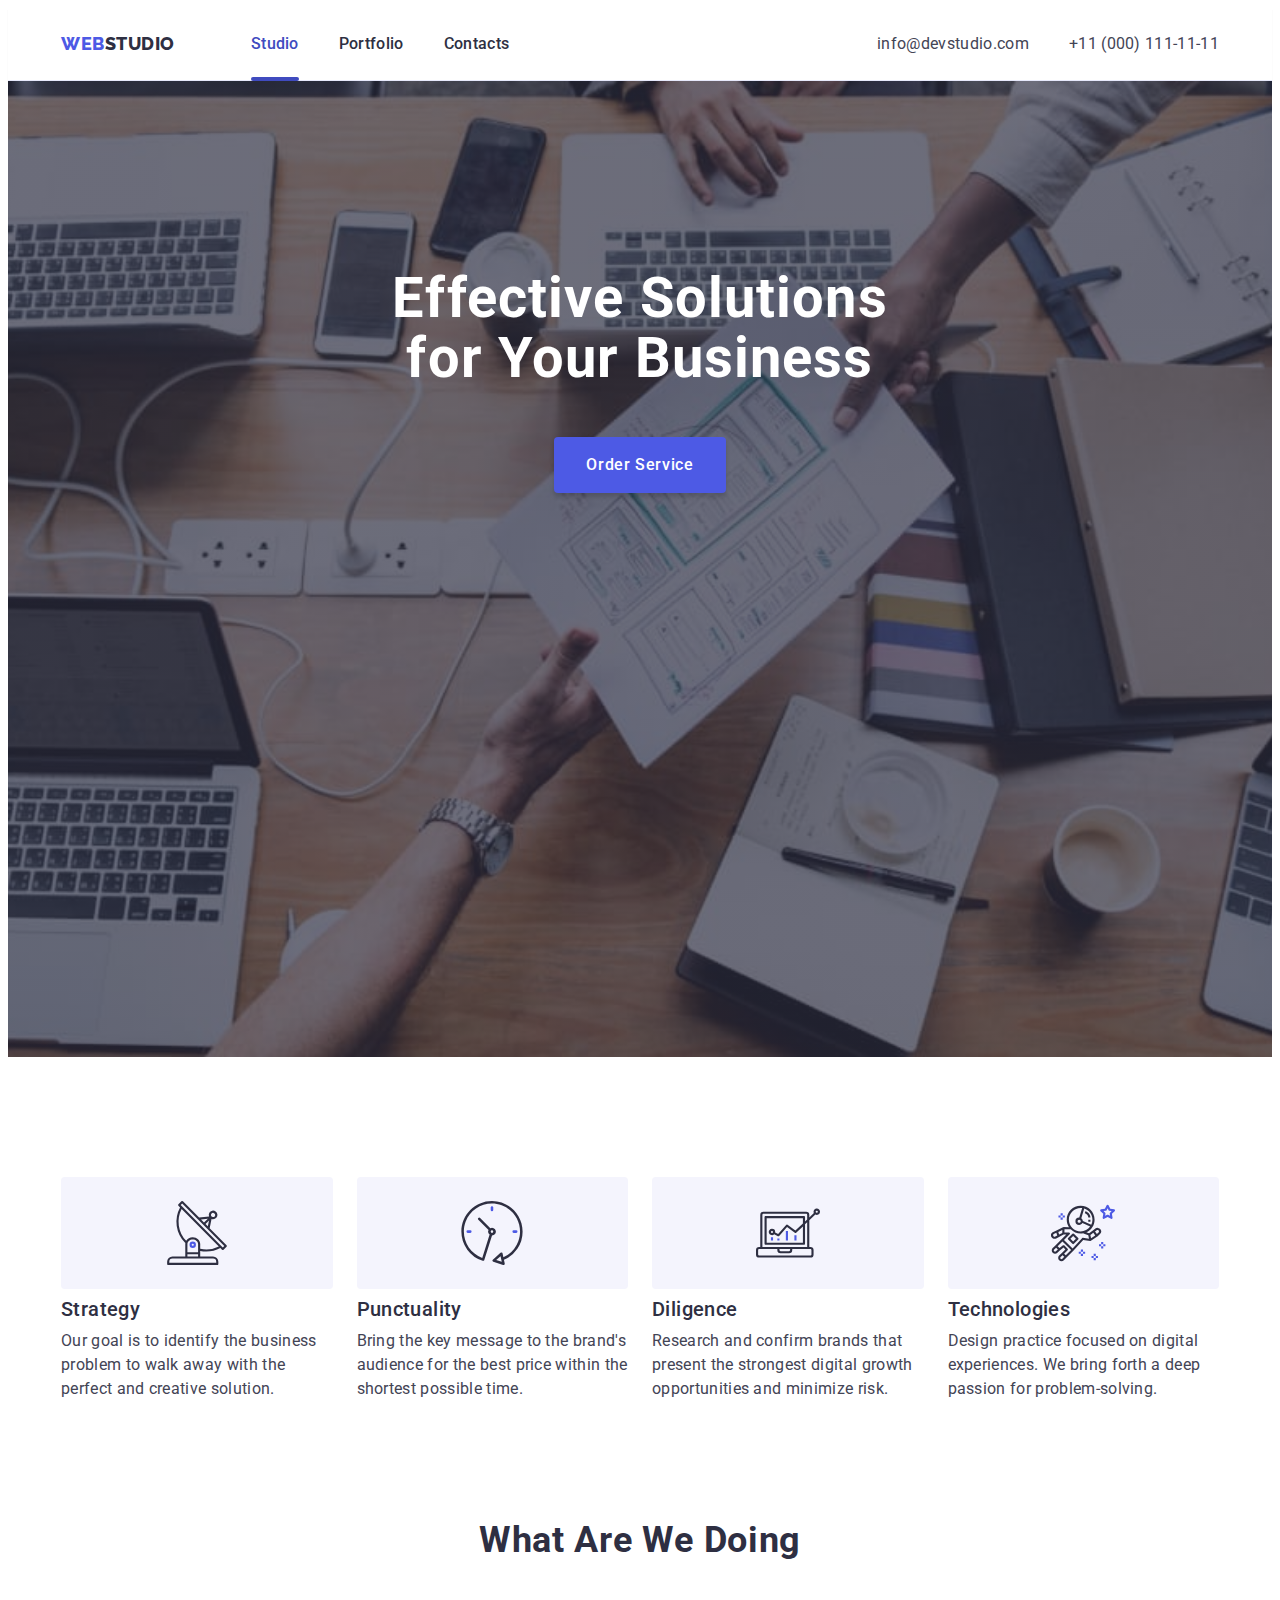
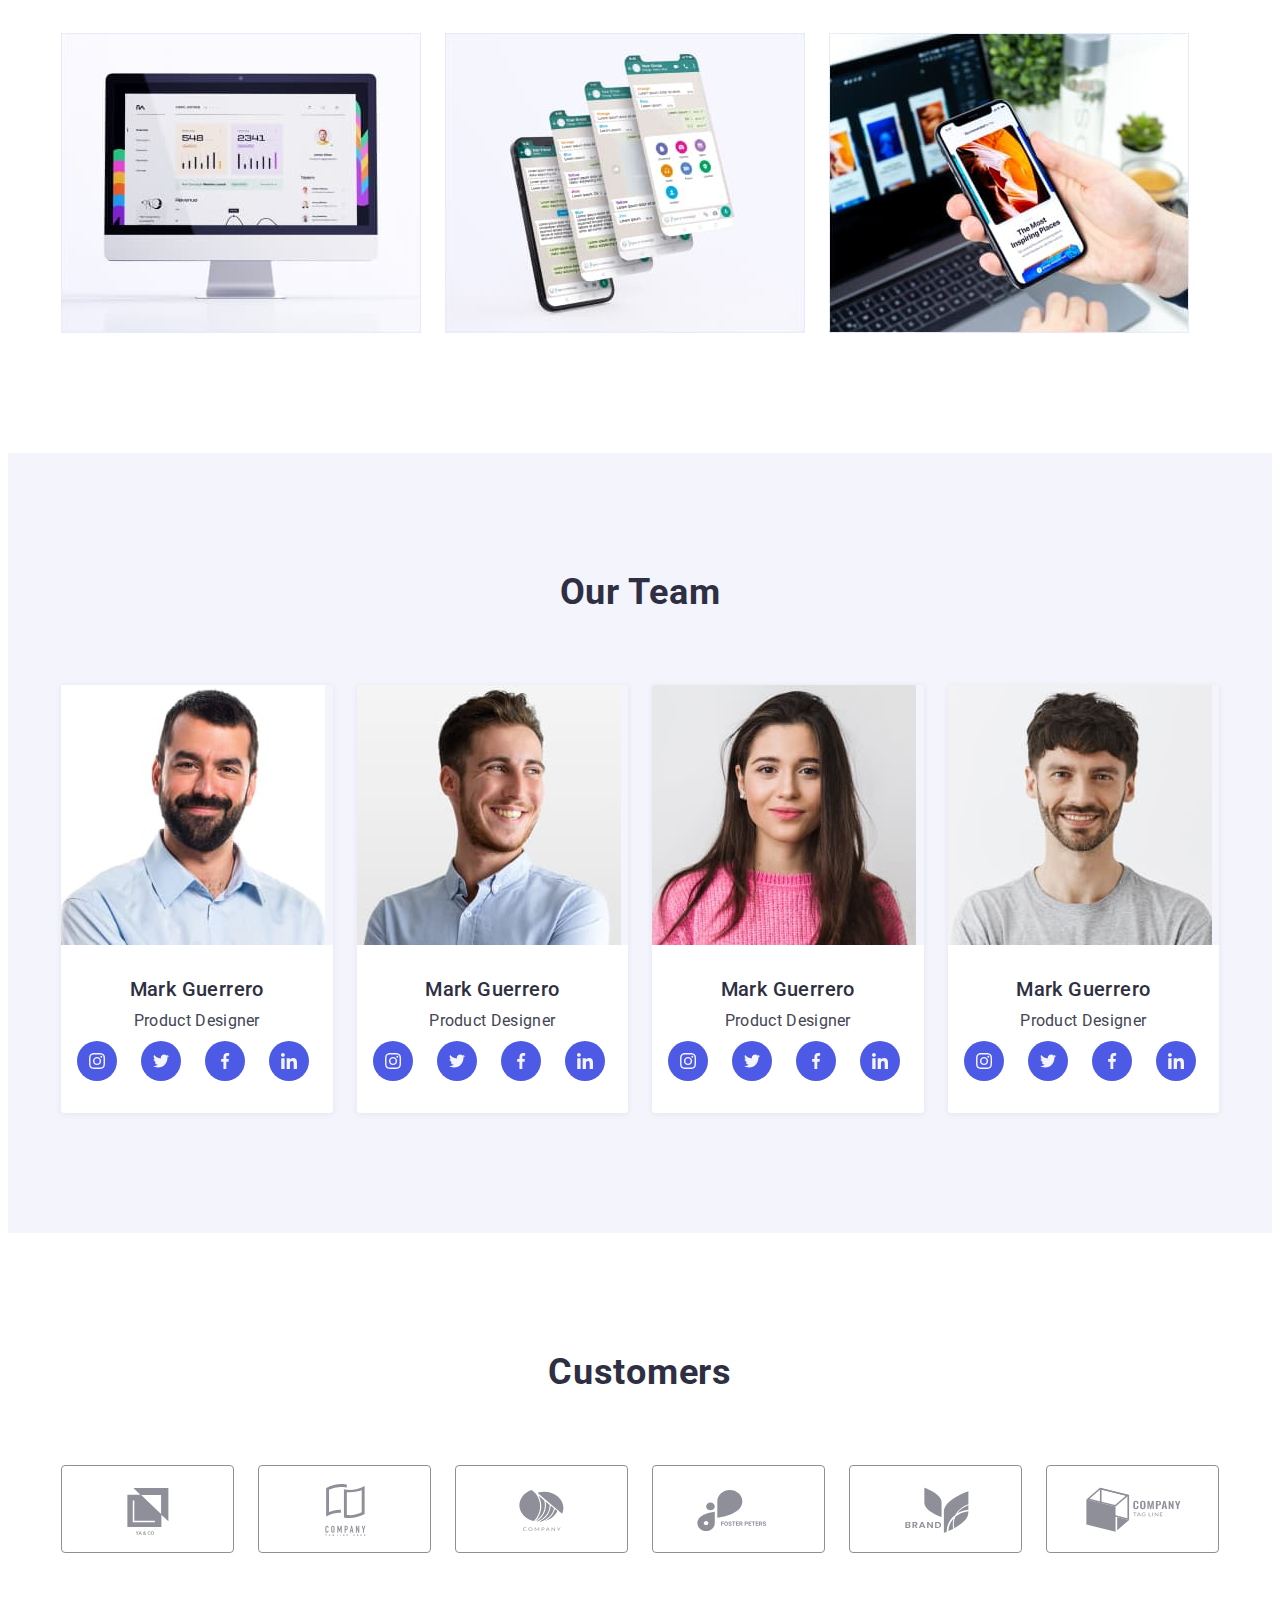
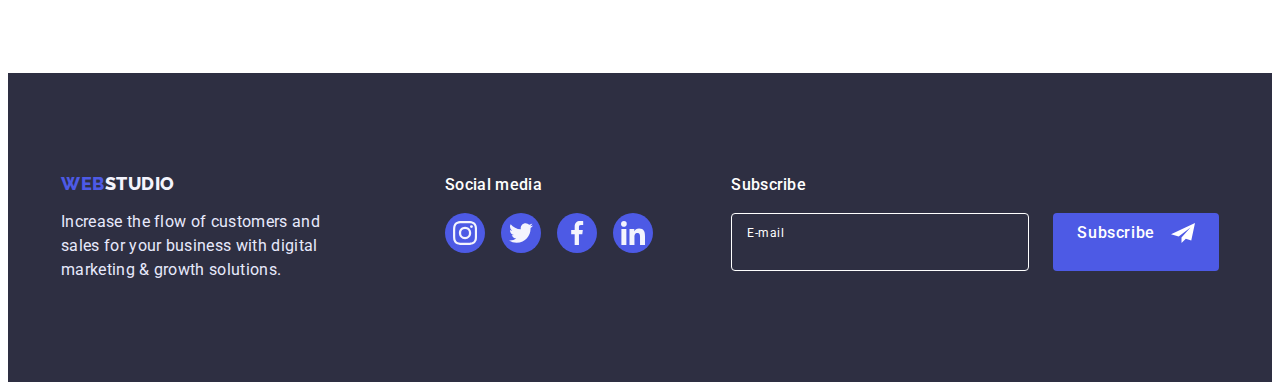
==== commit 0cb44986: "correctionsas as per the mentor's remarks" ====
--- a/index.html
+++ b/index.html
@@ -464,28 +464,38 @@
           <div class="modal-box">
             <label class="modal-label modal-text"
               >Name
-              <input class="modal-input modal-text" type="text" name="name" />
-              <svg class="modal-item">
-                <use href="./images/icons.svg#icon-person"></use>
-              </svg>
+              <div class="modal-wrap">
+                <input class="modal-input modal-text" type="text" name="name" />
+                <svg class="modal-item" width="18px" height="24px">
+                  <use href="./images/icons.svg#icon-person"></use>
+                </svg>
+              </div>
             </label>
           </div>
           <div class="modal-box">
             <label class="modal-label modal-text"
               >Phone
-              <input class="modal-input modal-text" type="tel" name="phone" />
-              <svg class="modal-item">
-                <use href="./images/icons.svg#icon-phone"></use>
-              </svg>
+              <div class="modal-wrap">
+                <input class="modal-input modal-text" type="tel" name="phone" />
+                <svg class="modal-item" width="18px" height="24px">
+                  <use href="./images/icons.svg#icon-phone"></use>
+                </svg>
+              </div>
             </label>
           </div>
           <div class="modal-box">
             <label class="modal-label modal-text"
               >Email
-              <input class="modal-input modal-text" type="email" name="email" />
-              <svg class="modal-item">
-                <use href="./images/icons.svg#icon-email"></use>
-              </svg>
+              <div class="modal-wrap">
+                <input
+                  class="modal-input modal-text"
+                  type="email"
+                  name="email"
+                />
+                <svg class="modal-item" width="18px" height="24px">
+                  <use href="./images/icons.svg#icon-email"></use>
+                </svg>
+              </div>
             </label>
           </div>
           <div class="modal-box">
--- a/css/styles.css
+++ b/css/styles.css
@@ -467,7 +467,7 @@
 }
 
 .social-media {
-  margin-right: 80px;
+  margin-right: auto;
 }
 
 .footer-subscribe {
@@ -633,7 +633,6 @@
   left: 50%;
   transform: translate(-50%, -50%);
   width: 408px;
-  min-height: 576px;
   padding: 72px 24px 24px;
   background-color: var(--dairy-modal-color);
   border-radius: 4px;
@@ -695,7 +694,6 @@
 }
 
 .modal-box {
-  position: relative;
   margin-bottom: 8px;
 }
 
@@ -703,6 +701,10 @@
   display: flex;
   flex-direction: column;
   gap: 4px;
+}
+
+.modal-wrap {
+  position: relative;
 }
 
 .modal-text {
@@ -713,7 +715,7 @@
 }
 
 .modal-input {
-  /* width: 360px; */
+  width: 360px;
   height: 40px;
   padding-left: 38px;
   color: var(--navyblue-dark-color);
@@ -725,12 +727,10 @@
 
 .modal-item {
   position: absolute;
-  top: 26px;
+  top: 50%;
   left: 16px;
-  display: block;
   fill: var(--navyblue-dark-color);
-  width: 18px;
-  height: 24px;
+  transform: translateY(-50%);
   transition: fill var(--animation-delay) var(--animation-func);
 }
 
@@ -751,6 +751,7 @@
 }
 
 .modal-agreement {
+  margin-top: 16px;
   margin-bottom: 24px;
 }
 
@@ -782,6 +783,10 @@
   transition: border-color var(--animation-delay) var(--animation-func);
 }
 
+.checkbox-field > a {
+  color: var(--iris-brand-color);
+}
+
 .checkbox-img {
   position: absolute;
   top: 0px;
